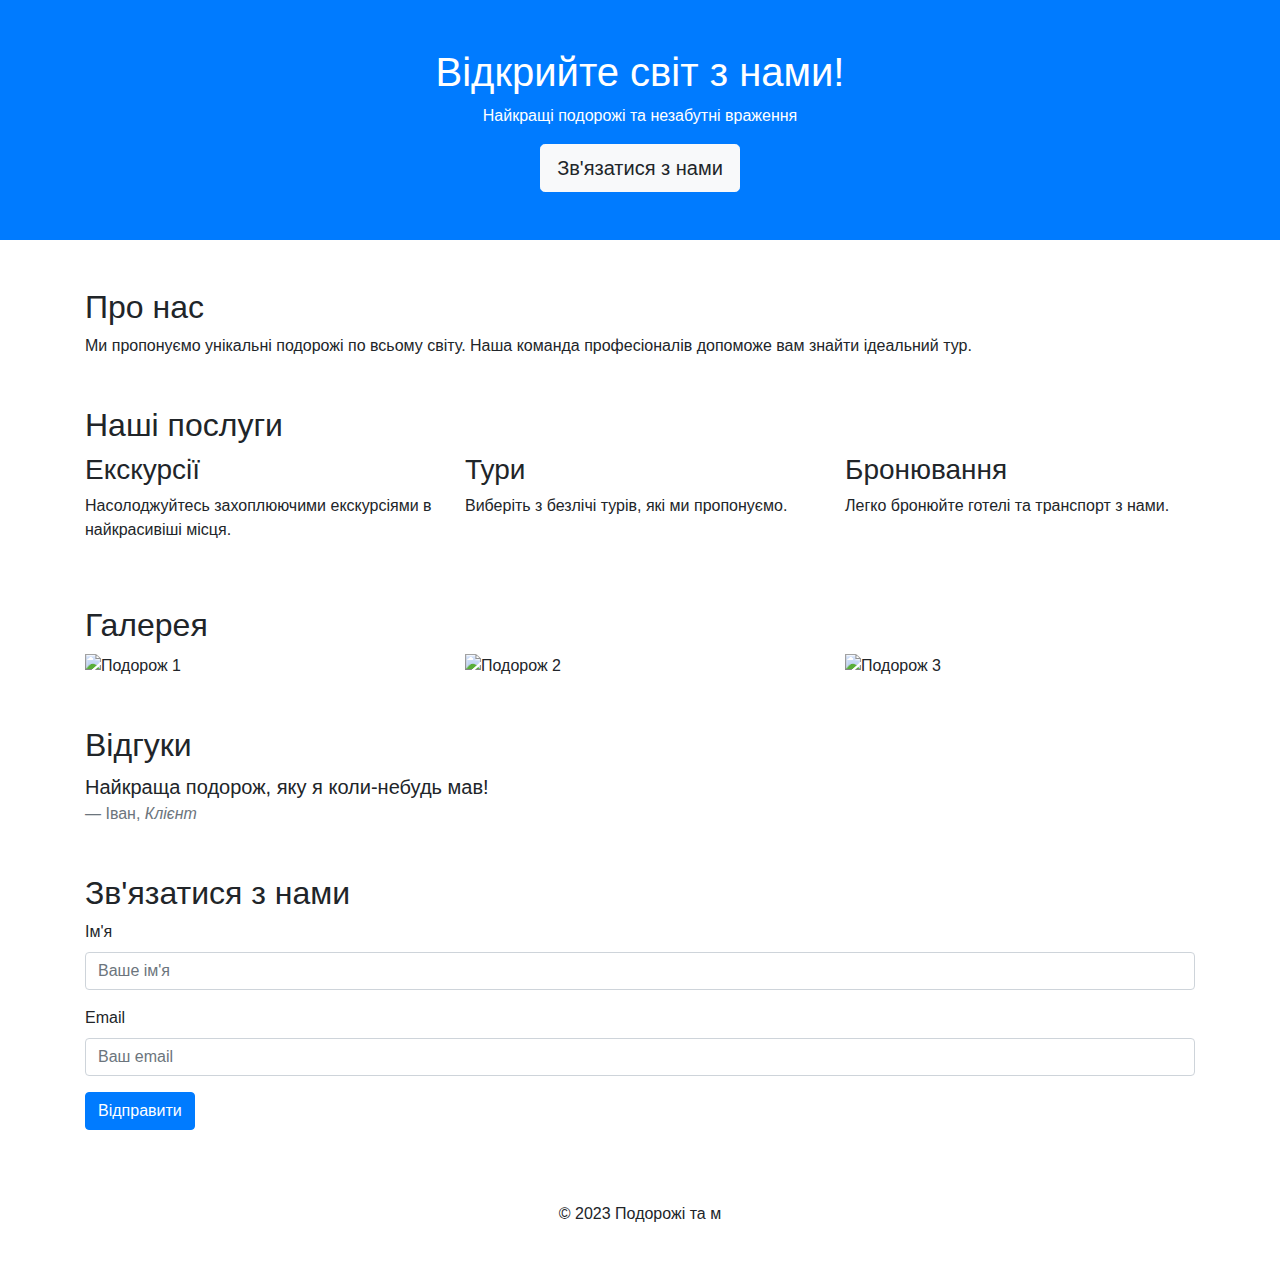
==== index.html @ e665c7c5 "Add html" ====
<!DOCTYPE html>
<html lang="uk">
<head>
    <meta charset="UTF-8">
    <meta name="viewport" content="width=device-width, initial-scale=1.0">
    <title>Подорожі та мандрівки</title>
    <link href="https://stackpath.bootstrapcdn.com/bootstrap/4.5.2/css/bootstrap.min.css" rel="stylesheet">
    <link rel="stylesheet" href="styles.css"> 
</head>
<body>

 
    <header class="bg-primary text-white text-center py-5">
        <h1>Відкрийте світ з нами!</h1>
        <p>Найкращі подорожі та незабутні враження</p>
        <a href="#contact" class="btn btn-light btn-lg">Зв'язатися з нами</a>
    </header>

  
    <section class="container my-5">
        <h2>Про нас</h2>
        <p>Ми пропонуємо унікальні подорожі по всьому світу. Наша команда професіоналів допоможе вам знайти ідеальний тур.</p>
    </section>

    
    <section class="container my-5">
        <h2>Наші послуги</h2>
        <div class="row">
            <div class="col-md-4">
                <h3>Екскурсії</h3>
                <p>Насолоджуйтесь захоплюючими екскурсіями в найкрасивіші місця.</p>
            </div>
            <div class="col-md-4">
                <h3>Тури</h3>
                <p>Виберіть з безлічі турів, які ми пропонуємо.</p>
            </div>
            <div class="col-md-4">
                <h3>Бронювання</h3>
                <p>Легко бронюйте готелі та транспорт з нами.</p>
            </div>
        </div>
    </section>

    
    <section class="container my-5">
        <h2>Галерея</h2>
        <div class="row">
            <div class="col-md-4">
                <img src="image1.jpg" class="img-fluid" alt="Подорож 1">
            </div>
            <div class="col-md-4">
                <img src="image2.jpg" class="img-fluid" alt="Подорож 2">
            </div>
            <div class="col-md-4">
                <img src="image3.jpg" class="img-fluid" alt="Подорож 3">
            </div>
        </div>
    </section>

    
    <section class="container my-5">
        <h2>Відгуки</h2>
        <blockquote class="blockquote">
            <p class="mb-0">Найкраща подорож, яку я коли-небудь мав!</p>
            <footer class="blockquote-footer">Іван, <cite title="Source Title">Клієнт</cite></footer>
        </blockquote>
    </section>

  
    <section id="contact" class="container my-5">
        <h2>Зв'язатися з нами</h2>
        <form id="contactForm">
            <div class="form-group">
                <label for="name">Ім'я</label>
                <input type="text" class="form-control" id="name" placeholder="Ваше ім'я">
            </div>
            <div class="form-group">
                <label for="email">Email</label>
                <input type="email" class="form-control" id="email" placeholder="Ваш email">
            </div>
            <button type="submit" class="btn btn-primary">Відправити</button>
        </form>
    </section>

    
    <footer class="text-center py-4">
        <p>&copy; 2023 Подорожі та м
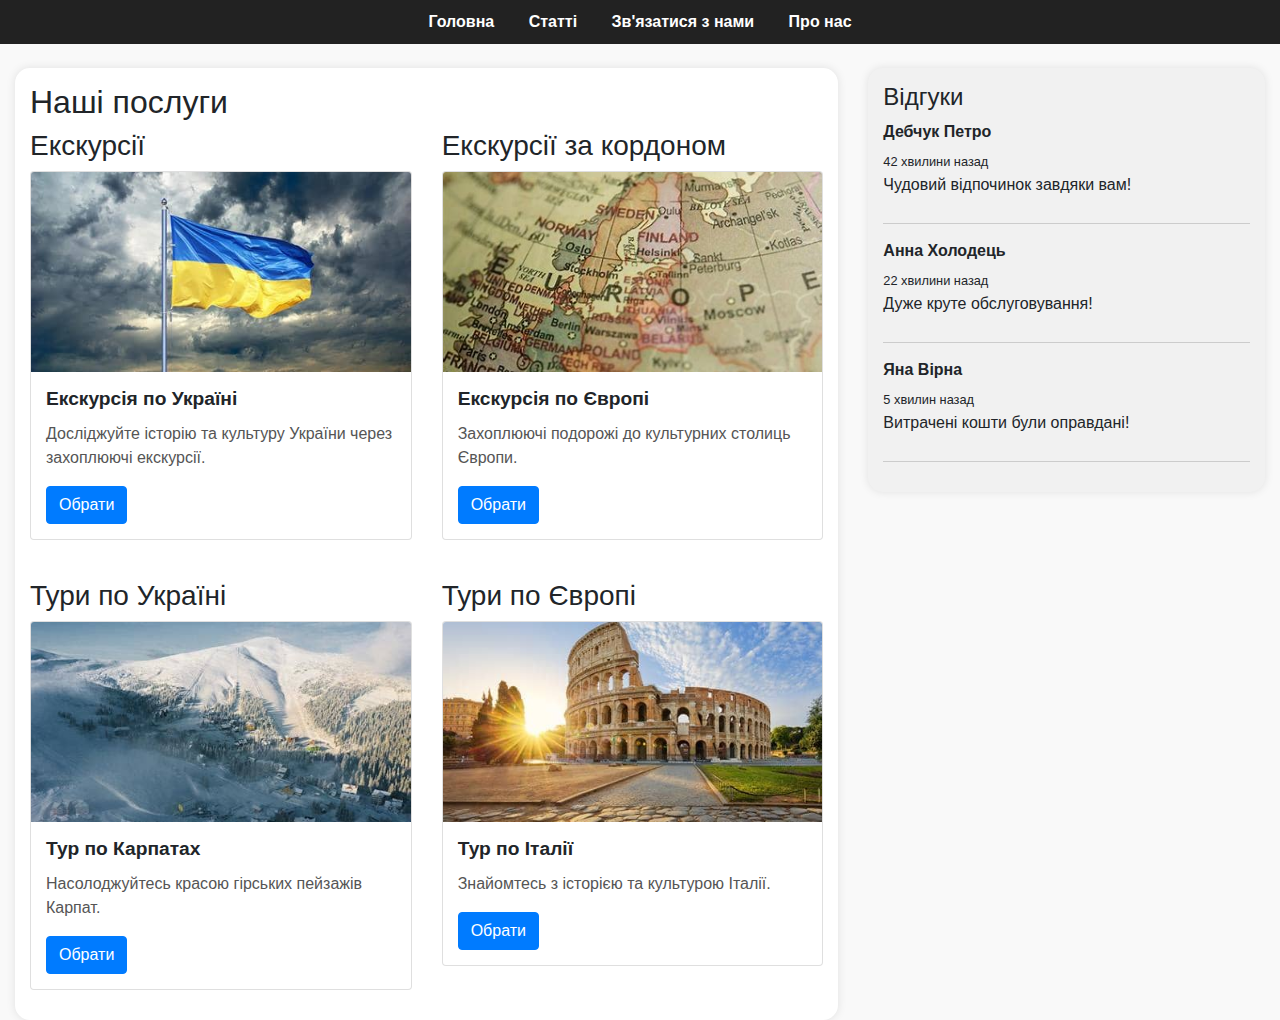
==== commit 633ad9f4: "Add forms" ====
--- a/index.html
+++ b/index.html
@@ -1,87 +1,113 @@
 <!DOCTYPE html>
 <html lang="uk">
 <head>
-    <meta charset="UTF-8">
-    <meta name="viewport" content="width=device-width, initial-scale=1.0">
-    <title>Подорожі та мандрівки</title>
-    <link href="https://stackpath.bootstrapcdn.com/bootstrap/4.5.2/css/bootstrap.min.css" rel="stylesheet">
-    <link rel="stylesheet" href="styles.css"> 
+  <meta charset="UTF-8">
+  <title>SEOnews</title>
+  <!-- Підключення Bootstrap -->
+  <link href="https://stackpath.bootstrapcdn.com/bootstrap/4.5.2/css/bootstrap.min.css" rel="stylesheet">
+  <!-- Підключення власного CSS -->
+  <link rel="stylesheet" href="styles.css">
 </head>
 <body>
 
- 
-    <header class="bg-primary text-white text-center py-5">
-        <h1>Відкрийте світ з нами!</h1>
-        <p>Найкращі подорожі та незабутні враження</p>
-        <a href="#contact" class="btn btn-light btn-lg">Зв'язатися з нами</a>
-    </header>
+<!-- Шапка меню -->
+<div class="top-menu text-center">
+  <a href="#">Головна</a>
+  <a href="#">Статті</a>
+  <a href="#">Зв'язатися з нами</a>
+  <a href="#">Про нас</a>
+</div>
 
-  
-    <section class="container my-5">
-        <h2>Про нас</h2>
-        <p>Ми пропонуємо унікальні подорожі по всьому світу. Наша команда професіоналів допоможе вам знайти ідеальний тур.</p>
-    </section>
+<!-- Контейнер -->
+<div class="container mt-4">
+  <div class="row">
+    <!-- Ліва колонка -->
+    <div class="col-md-8">
+      <div class="service">
+        <h2>Наші послуги</h2>
+        
+        <!-- Блок екскурсій -->
+        <div class="row">
+          <div class="col-md-6">
+            <h3>Екскурсії</h3>
+            <div class="card">
+              <img src="OSK.jfif" class="card-img-top" alt="Екскурсія по Україні">
+              <div class="card-body">
+                <h5 class="card-title">Екскурсія по Україні</h5>
+                <p class="card-text">Досліджуйте історію та культуру України через захоплюючі екскурсії.</p>
+                <button class="btn btn-primary">Обрати</button>
+              </div>
+            </div>
+          </div>
+          <div class="col-md-6">
+            <h3>Екскурсії за кордоном</h3>
+            <div class="card">
+              <img src="OI.jfif" class="card-img-top" alt="Екскурсія по Європі">
+              <div class="card-body">
+                <h5 class="card-title">Екскурсія по Європі</h5>
+                <p class="card-text">Захоплюючі подорожі до культурних столиць Європи.</p>
+                <button class="btn btn-primary">Обрати</button>
+              </div>
+            </div>
+          </div>
+        </div>
 
-    
-    <section class="container my-5">
-        <h2>Наші послуги</h2>
-        <div class="row">
-            <div class="col-md-4">
-                <h3>Екскурсії</h3>
-                <p>Насолоджуйтесь захоплюючими екскурсіями в найкрасивіші місця.</p>
+        <!-- Блок турів -->
+        <div class="row mt-4">
+          <div class="col-md-6">
+            <h3>Тури по Україні</h3>
+            <div class="card">
+              <img src="OSK (2).jfif" class="card-img-top" alt="Тур по Карпатах">
+              <div class="card-body">
+                <h5 class="card-title">Тур по Карпатах</h5>
+                <p class="card-text">Насолоджуйтесь красою гірських пейзажів Карпат.</p>
+                <button class="btn btn-primary">Обрати</button>
+              </div>
             </div>
-            <div class="col-md-4">
-                <h3>Тури</h3>
-                <p>Виберіть з безлічі турів, які ми пропонуємо.</p>
+          </div>
+          <div class="col-md-6">
+            <h3>Тури по Європі</h3>
+            <div class="card">
+              <img src="OS.jfif" class="card-img-top" alt="Тур по Італії">
+              <div class="card-body">
+                <h5 class="card-title">Тур по Італії</h5>
+                <p class="card-text">Знайомтесь з історією та культурою Італії.</p>
+                <button class="btn btn-primary">Обрати</button>
+              </div>
             </div>
-            <div class="col-md-4">
-                <h3>Бронювання</h3>
-                <p>Легко бронюйте готелі та транспорт з нами.</p>
-            </div>
+          </div>
         </div>
-    </section>
+      </div>
+    </div>
 
-    
-    <section class="container my-5">
-        <h2>Галерея</h2>
-        <div class="row">
-            <div class="col-md-4">
-                <img src="image1.jpg" class="img-fluid" alt="Подорож 1">
-            </div>
-            <div class="col-md-4">
-                <img src="image2.jpg" class="img-fluid" alt="Подорож 2">
-            </div>
-            <div class="col-md-4">
-                <img src="image3.jpg" class="img-fluid" alt="Подорож 3">
-            </div>
+    <!-- Права колонка -->
+    <div class="col-md-4">
+      <div class="comment">
+        <h4>Відгуки</h4>
+        <div class="live-block">
+          <div class="name">Дебчук Петро</div>
+          <small>42 хвилини назад</small>
+          <p>Чудовий відпочинок завдяки вам!</p>
         </div>
-    </section>
+        <div class="live-block">
+          <div class="name">Анна Холодець</div>
+          <small>22 хвилини назад</small>
+          <p>Дуже круте обслуговування!</p>
+        </div>
+        <div class="live-block">
+          <div class="name">Яна Вірна</div>
+          <small>5 хвилин назад</small>
+          <p>Витрачені кошти були оправдані!</p>
+        </div>
+      </div>
+    </div>
+  </div>
+</div>
 
-    
-    <section class="container my-5">
-        <h2>Відгуки</h2>
-        <blockquote class="blockquote">
-            <p class="mb-0">Найкраща подорож, яку я коли-небудь мав!</p>
-            <footer class="blockquote-footer">Іван, <cite title="Source Title">Клієнт</cite></footer>
-        </blockquote>
-    </section>
+<!-- Підключення Bootstrap JS та залежностей -->
+<script src="https://code.jquery.com/jquery-3.5.1.slim.min.js"></script>
+<script src="https://cdn.jsdelivr.net/npm/@popperjs/core@2.5.0/dist/umd/popper.min.js"></script>
+<script src="https://stackpath.bootstrapcdn.com/bootstrap/4.5.2/js/bootstrap.min.js"></script>
 
-  
-    <section id="contact" class="container my-5">
-        <h2>Зв'язатися з нами</h2>
-        <form id="contactForm">
-            <div class="form-group">
-                <label for="name">Ім'я</label>
-                <input type="text" class="form-control" id="name" placeholder="Ваше ім'я">
-            </div>
-            <div class="form-group">
-                <label for="email">Email</label>
-                <input type="email" class="form-control" id="email" placeholder="Ваш email">
-            </div>
-            <button type="submit" class="btn btn-primary">Відправити</button>
-        </form>
-    </section>
-
-    
-    <footer class="text-center py-4">
-        <p>&copy; 2023 Подорожі та м+</body>
+</html>
--- a/styles.css
+++ b/styles.css
@@ -0,0 +1,73 @@
+body {
+    background-color: #f9f9f9;
+  }
+  
+  .top-menu {
+    background-color: #222;
+    padding: 10px;
+  }
+  
+  .top-menu a {
+    color: white;
+    margin: 0 15px;
+    text-decoration: none;
+    font-weight: bold;
+  }
+  
+  .service, .comment {
+    box-shadow: 0 0 10px rgba(0, 0, 0, 0.1);
+    border-radius: 15px;
+    padding: 15px;
+  }
+  
+  .service {
+    background-color: white;
+  }
+  
+  .comment {
+    background-color: #f1f1f1;
+  }
+  
+  .live-block {
+    border-bottom: 1px solid #ccc;
+    margin-bottom: 15px;
+    padding-bottom: 10px;
+  }
+  
+  .name {
+    font-weight: bold;
+    margin-bottom: 5px;
+  }
+  
+  /* Додаємо правило для контейнера */
+  .container {
+    max-width: 100% !important;
+    padding-left: 15px;
+    padding-right: 15px;
+  }
+  
+  /* Стилі для карток */
+  .card {
+    margin-bottom: 15px;
+  }
+  
+  .card-body {
+    padding: 15px;
+  }
+  
+  .card-title {
+    font-size: 1.2em;
+    font-weight: bold;
+  }
+  
+  .card-text {
+    font-size: 1em;
+    color: #555;
+  }
+  
+  /* Стилі для зображень */
+  .card-img-top {
+    height: 200px;
+    object-fit: cover;
+  }
+  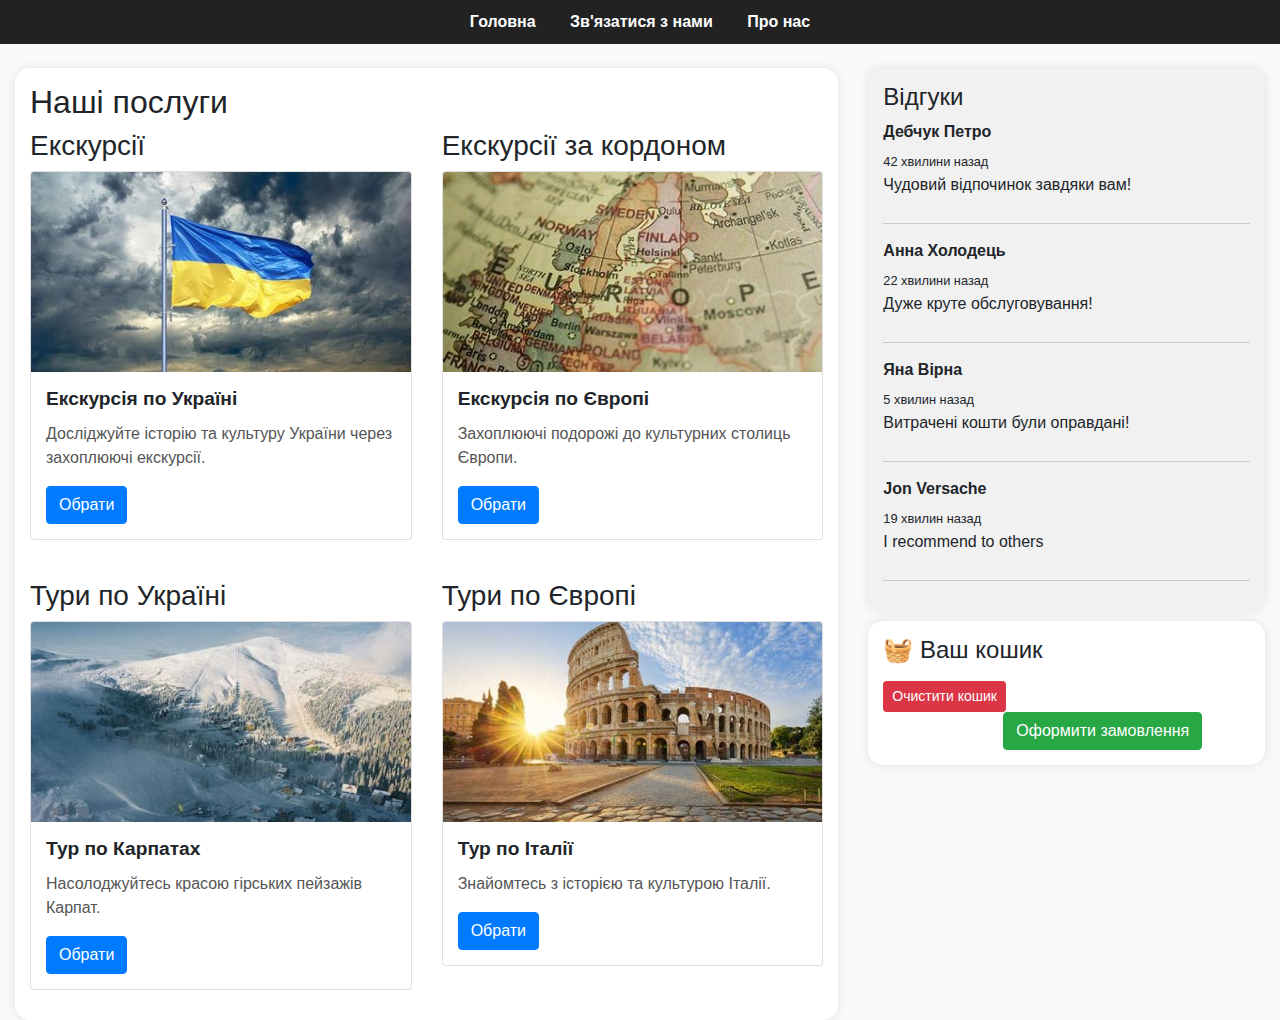
==== commit 2b7f7f2b: "Add content" ====
--- a/index.html
+++ b/index.html
@@ -13,7 +13,6 @@
 <!-- Шапка меню -->
 <div class="top-menu text-center">
   <a href="#">Головна</a>
-  <a href="#">Статті</a>
   <a href="#">Зв'язатися з нами</a>
   <a href="#">Про нас</a>
 </div>
@@ -35,7 +34,8 @@
               <div class="card-body">
                 <h5 class="card-title">Екскурсія по Україні</h5>
                 <p class="card-text">Досліджуйте історію та культуру України через захоплюючі екскурсії.</p>
-                <button class="btn btn-primary">Обрати</button>
+                <button class="btn btn-primary" onclick="addToCart('Екскурсія по Україні')">Обрати</button>
+
               </div>
             </div>
           </div>
@@ -46,7 +46,8 @@
               <div class="card-body">
                 <h5 class="card-title">Екскурсія по Європі</h5>
                 <p class="card-text">Захоплюючі подорожі до культурних столиць Європи.</p>
-                <button class="btn btn-primary">Обрати</button>
+                <button class="btn btn-primary" onclick="addToCart('Екскурсія по Європі')">Обрати</button>
+
               </div>
             </div>
           </div>
@@ -61,7 +62,7 @@
               <div class="card-body">
                 <h5 class="card-title">Тур по Карпатах</h5>
                 <p class="card-text">Насолоджуйтесь красою гірських пейзажів Карпат.</p>
-                <button class="btn btn-primary">Обрати</button>
+                <button class="btn btn-primary" onclick="addToCart('Назва туру/екскурсії')">Обрати</button>
               </div>
             </div>
           </div>
@@ -72,7 +73,7 @@
               <div class="card-body">
                 <h5 class="card-title">Тур по Італії</h5>
                 <p class="card-text">Знайомтесь з історією та культурою Італії.</p>
-                <button class="btn btn-primary">Обрати</button>
+                <button class="btn btn-primary" onclick="addToCart('Назва туру/екскурсії')">Обрати</button>
               </div>
             </div>
           </div>
@@ -99,6 +100,18 @@
           <small>5 хвилин назад</small>
           <p>Витрачені кошти були оправдані!</p>
         </div>
+        <div class="live-block">
+            <div class="name">Jon Versache</div>
+            <small>19 хвилин назад</small>
+            <p>I recommend to others</p>
+          </div>
+      </div>
+      <div class="cart">
+        <h4>🧺 Ваш кошик</h4>
+        <ul id="cart-items" class="list-group mb-2"></ul>
+        <button class="btn btn-danger btn-sm" onclick="clearCart()">Очистити кошик</button>
+        <button id="checkout-btn" class="btn btn-success " onclick="checkout()">Оформити замовлення</button>
+
       </div>
     </div>
   </div>
@@ -108,6 +121,8 @@
 <script src="https://code.jquery.com/jquery-3.5.1.slim.min.js"></script>
 <script src="https://cdn.jsdelivr.net/npm/@popperjs/core@2.5.0/dist/umd/popper.min.js"></script>
 <script src="https://stackpath.bootstrapcdn.com/bootstrap/4.5.2/js/bootstrap.min.js"></script>
+<script src="https://code.jquery.com/jquery-3.6.0.min.js"></script>
+<script src="script.js"></script>
 
 </body>
 </html>
--- a/styles.css
+++ b/styles.css
@@ -70,4 +70,16 @@
     height: 200px;
     object-fit: cover;
   }
+  
+
+  .cart {
+    background-color: #fff;
+    border-radius: 15px;
+    margin-top: 10px;
+    padding: 15px;
+    box-shadow: 0 0 10px rgba(0,0,0,0.1);
+  }
+  #checkout-btn{
+    margin-left: 120px;
+  }
   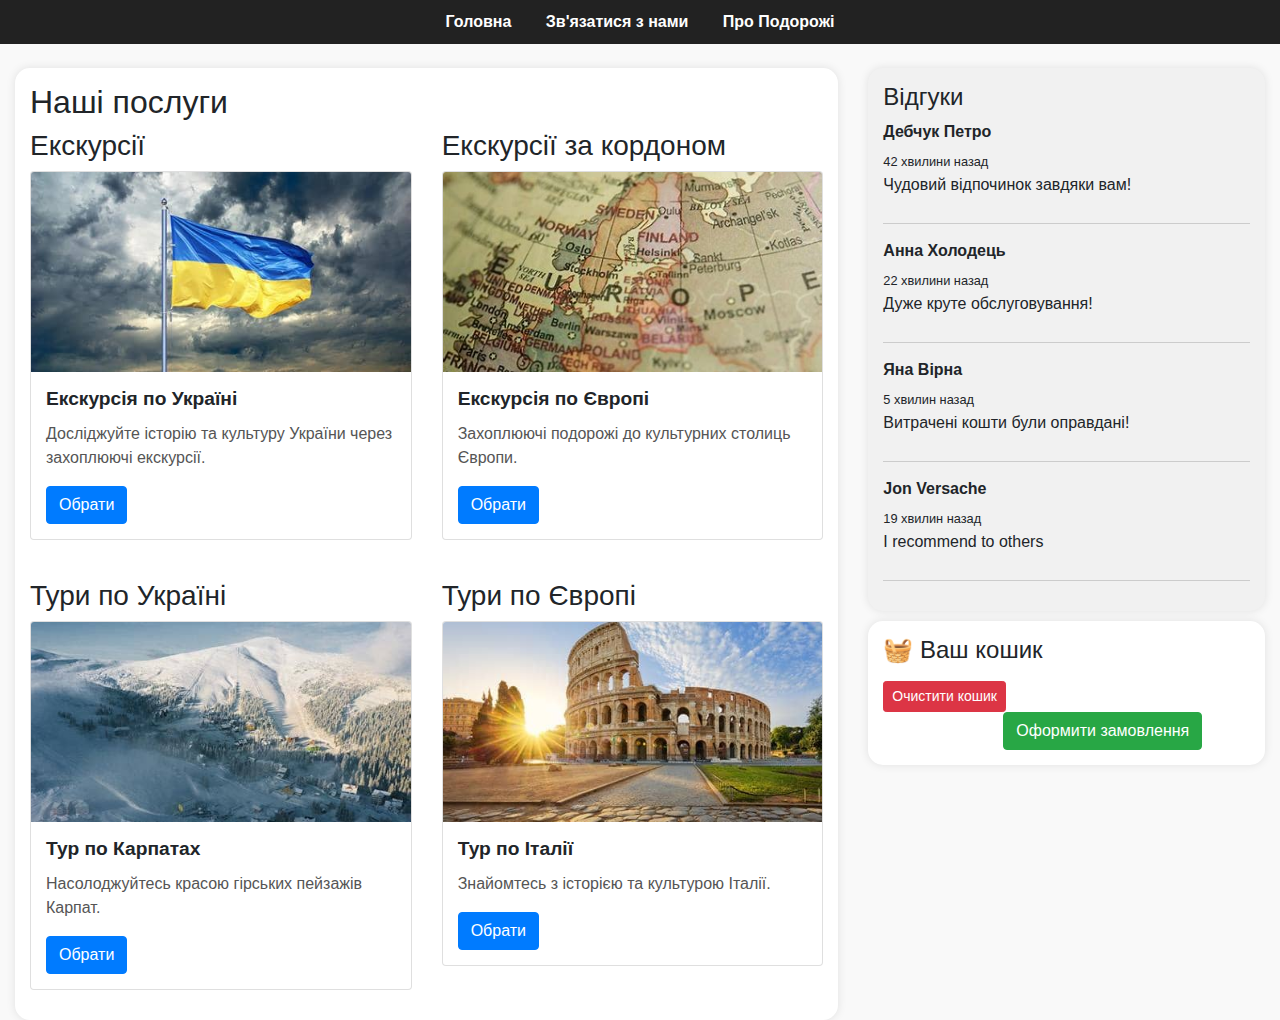
==== commit c9499026: "Add infarmation for travel" ====
--- a/index.html
+++ b/index.html
@@ -12,9 +12,9 @@
 
 <!-- Шапка меню -->
 <div class="top-menu text-center">
-  <a href="#">Головна</a>
-  <a href="#">Зв'язатися з нами</a>
-  <a href="#">Про нас</a>
+  <a href="index.html">Головна</a>
+  <a href="indexform.html">Зв'язатися з нами</a>
+  <a href="information.html">Про Подорожі</a>
 </div>
 
 <!-- Контейнер -->
